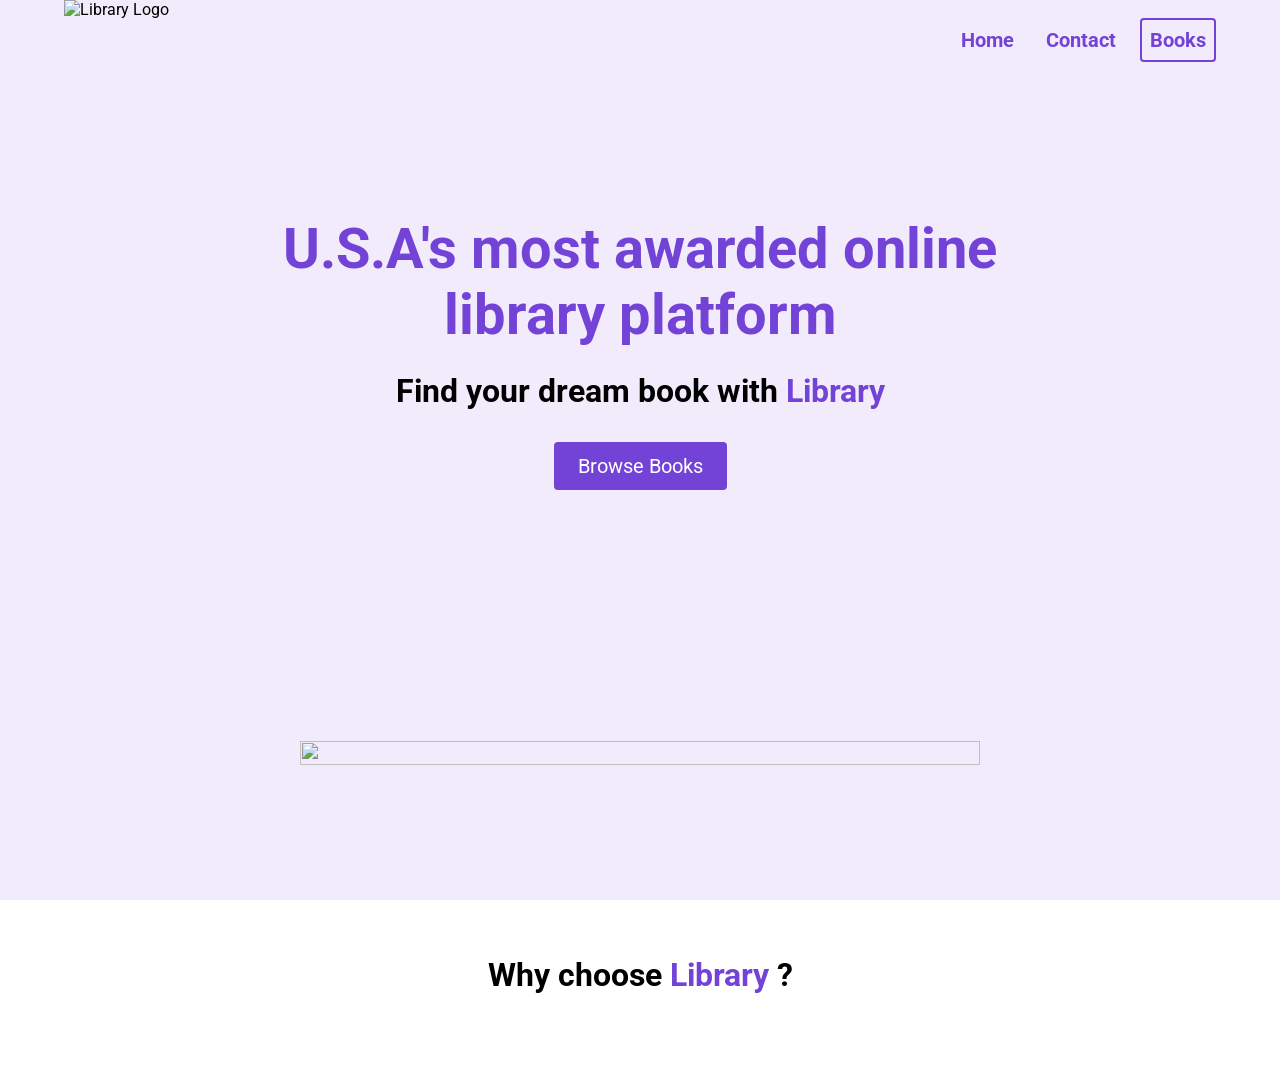
==== index.html @ e45950c7 "Nav Bar & Landing" ====
<!DOCTYPE html>
<html lang="en">
<head>
    <meta charset="UTF-8">
    <meta name="viewport" content="width=device-width, initial-scale=1.0">
    <title>Library</title>
    <link rel="stylesheet" href="style.css">
</head>
<body>
  <section id="landing">
      <nav>
        <div class="nav__container">
         <img class="logo" src="./assets/Library.svg" alt="Library Logo">
          <ul class="nav__links">
            <li><a href="#" class="nav__link">Home</a></li>
            <li><a href="#" class="nav__link">Contact</a></li>
            <li><a href="#" class="nav__link nav__link--primary">Books</a></li>
          </ul>
        </div>
       </nav>
        <header>
            <div class="header__container">
                <div class="header__description">
                    <h1>U.S.A's most awarded online library platform</h1>
                    <h2>Find your dream book with <span class="purple">Library</span></h2>
                    <button class="btn">Browse Books</button>
                </div>
                <figure class="header__img--wrapper">
                    <img src="./assets/Undraw_Books.svg" alt="">
                </figure>
            </div>
        </header>
  </section>

  <main>
   <section id="highlights">
     <div class="container">
        <div class="row">
            <h2 class="section__title">
                Why choose <span class="purple">Library</span> ?
            </h2>
            
        </div>
     </div>
   </section>

   <!--section id="features">
     <div class="container">
        <div class="row">
            
        </div>
     </div>
   </section>
   
   <section id="recent">
     <div class="container">
        <div class="row">
            
        </div>
     </div>
   </section>
  </main>
</body>
</html>
---- style.css ----
@import url('https://fonts.googleapis.com/css2?family=Roboto:ital,wght@0,100..900;1,100..900&display=swap');

*{
    margin: 0;
    padding: 0;
    box-sizing: border-box;
    font-family: "Roboto", sans-serif;
}

nav {
    height: 80px;
    display: flex;
}

img {
    width: 100%;
    height: 100%;
    max-height: 50vh;
}

.nav__container {
    width: 100%;
    max-width: 1200px;
    padding: 0 24px;
    display: flex;
    justify-content: space-between;
    align-items: center;
    margin: 0 auto;
}

.purple {
    color: #7342d6;
}

.logo {
    width: 160px;
}

ul {
    display: flex;
}

li {
    list-style-type: none;
}

.nav__link {
    margin-left: 16px;
    text-decoration: none;
    font-size: 20px;
    color: #7342d6;
    font-weight: bold;
    padding: 8px;
}

.nav__link:hover {
    text-decoration: underline;
}

.nav__link--primary {
    border: 2px solid #7342d6;
    border-radius: 4px; 
}

.nav__link--primary:hover {
    text-decoration: none;
}

#landing {
    background-color: rgba(115, 66, 214, 0.1);
}

header {
    height: calc(100vh - 80px);
}

.header__container {
    width: 100%;
    max-width: 720px;
    padding-top: 20px;
    margin: 0 auto;
    height: 100%;
    display: flex;
    flex-direction: column;
    justify-content: space-around;
}

.header__description {
    display: flex;
    flex-direction: column;
    align-items: center;
}

h1 {
    font-size: 56px;
    color: #7342d6;
    margin-bottom: 24px;
    text-align: center;
}

h2{
    font-size: 32px;
    margin-bottom: 32px;
    text-align: center;
}

button {
    cursor: pointer;
}

button:active {
    transform: translateY(2px);
}

.btn {
    background-color: #7342d6;
    color: white;
    padding: 12px 24px;
    font-size: 20px;
    border-radius: 4px;
    border: none;
}

.header__img--wrapper {
    padding: 20px;
}

.container {
    padding: 56px 0;
}

.row {
    width: 100%;
    max-width: 1200px;
    margin: 0 auto;
}

/*

HIGHLIGHTS

*/
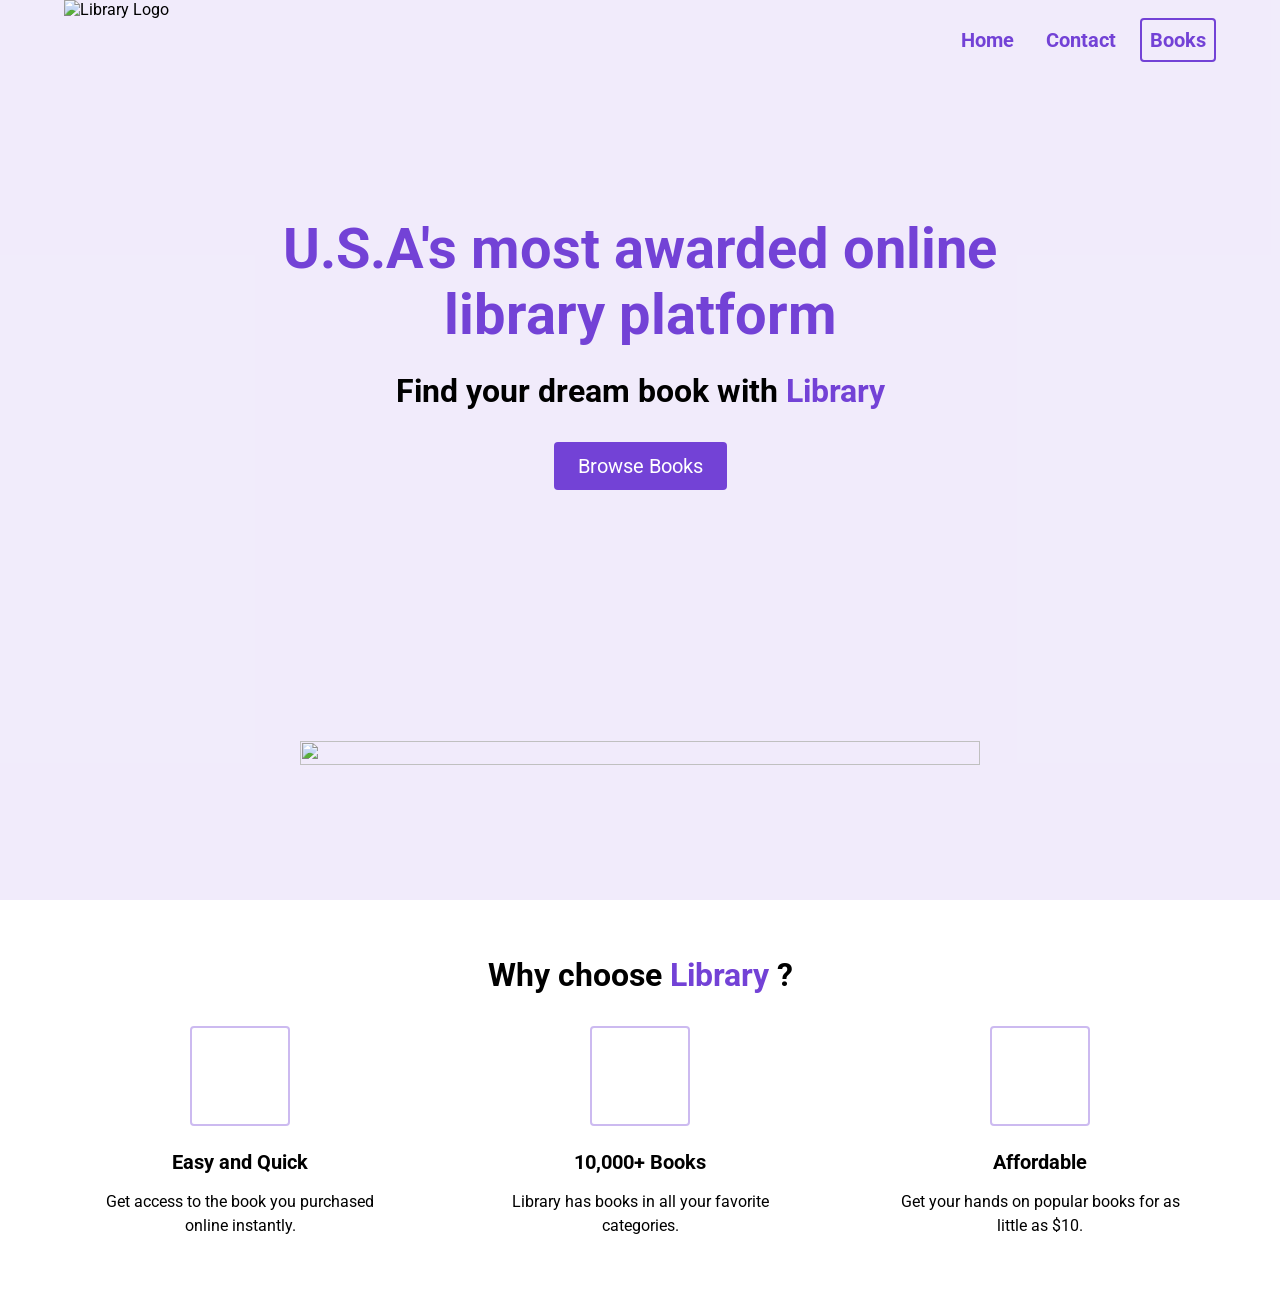
==== commit 89c69f3c: "Highlights Area" ====
--- a/index.html
+++ b/index.html
@@ -5,6 +5,7 @@
     <meta name="viewport" content="width=device-width, initial-scale=1.0">
     <title>Library</title>
     <link rel="stylesheet" href="style.css">
+    <script src="https://kit.fontawesome.com/6dc2a1f607.js" crossorigin="anonymous"></script>
 </head>
 <body>
   <section id="landing">
@@ -39,7 +40,41 @@
             <h2 class="section__title">
                 Why choose <span class="purple">Library</span> ?
             </h2>
-            
+            <div class="highlight__wrapper">
+              <div class="highlight">
+                <div class="highlight__img">
+                  <i class="fa-solid fa-bolt"></i>
+                  </div>
+                  <h3 class="highlight__subtitle">
+                    Easy and Quick
+                  </h3>
+                  <p class="highlight__para">
+                    Get access to the book you purchased online instantly. 
+                  </p>
+              </div>
+              <div class="highlight">
+                <div class="highlight__img">
+                  <i class="fa-solid fa-book"></i>
+                  </div>
+                  <h3 class="highlight__subtitle">
+                    10,000+ Books
+                  </h3>
+                  <p class="highlight__para">
+                    Library has books in all your favorite categories.
+                  </p>
+              </div>
+              <div class="highlight">
+                <div class="highlight__img">
+                  <i class="fa-solid fa-tags"></i>
+                  </div>
+                  <h3 class="highlight__subtitle">
+                    Affordable
+                  </h3>
+                  <p class="highlight__para">
+                    Get your hands on popular books for as little as $10. 
+                  </p>
+              </div>
+            </div>
         </div>
      </div>
    </section>
--- a/style.css
+++ b/style.css
@@ -16,6 +16,10 @@
     width: 100%;
     height: 100%;
     max-height: 50vh;
+}
+
+p {
+    line-height: 1.5;
 }
 
 .nav__container {
@@ -139,4 +143,40 @@
 
 HIGHLIGHTS
 
-*/+*/
+
+.highlight__wrapper {
+    display: flex;
+}
+
+.highlight {
+    padding: 0 24px;
+    width: calc(100% / 3);
+    display: flex;
+    align-items: center;
+    justify-content: center;
+    flex-direction: column;
+}
+
+.highlight__para {
+    text-align: center;
+    max-width: 280px;
+}
+
+.highlight__img {
+    border: 2px solid #7342d65d;
+    color: #7342d6;
+    width: 100px;
+    height: 100px;
+    display: flex;
+    justify-content: center;
+    align-items: center;
+    border-radius: 4px;
+    font-size: 32px;
+    margin-bottom: 24px;
+}
+
+.highlight__subtitle {
+    font-size: 20px;
+    margin-bottom: 16px;
+}
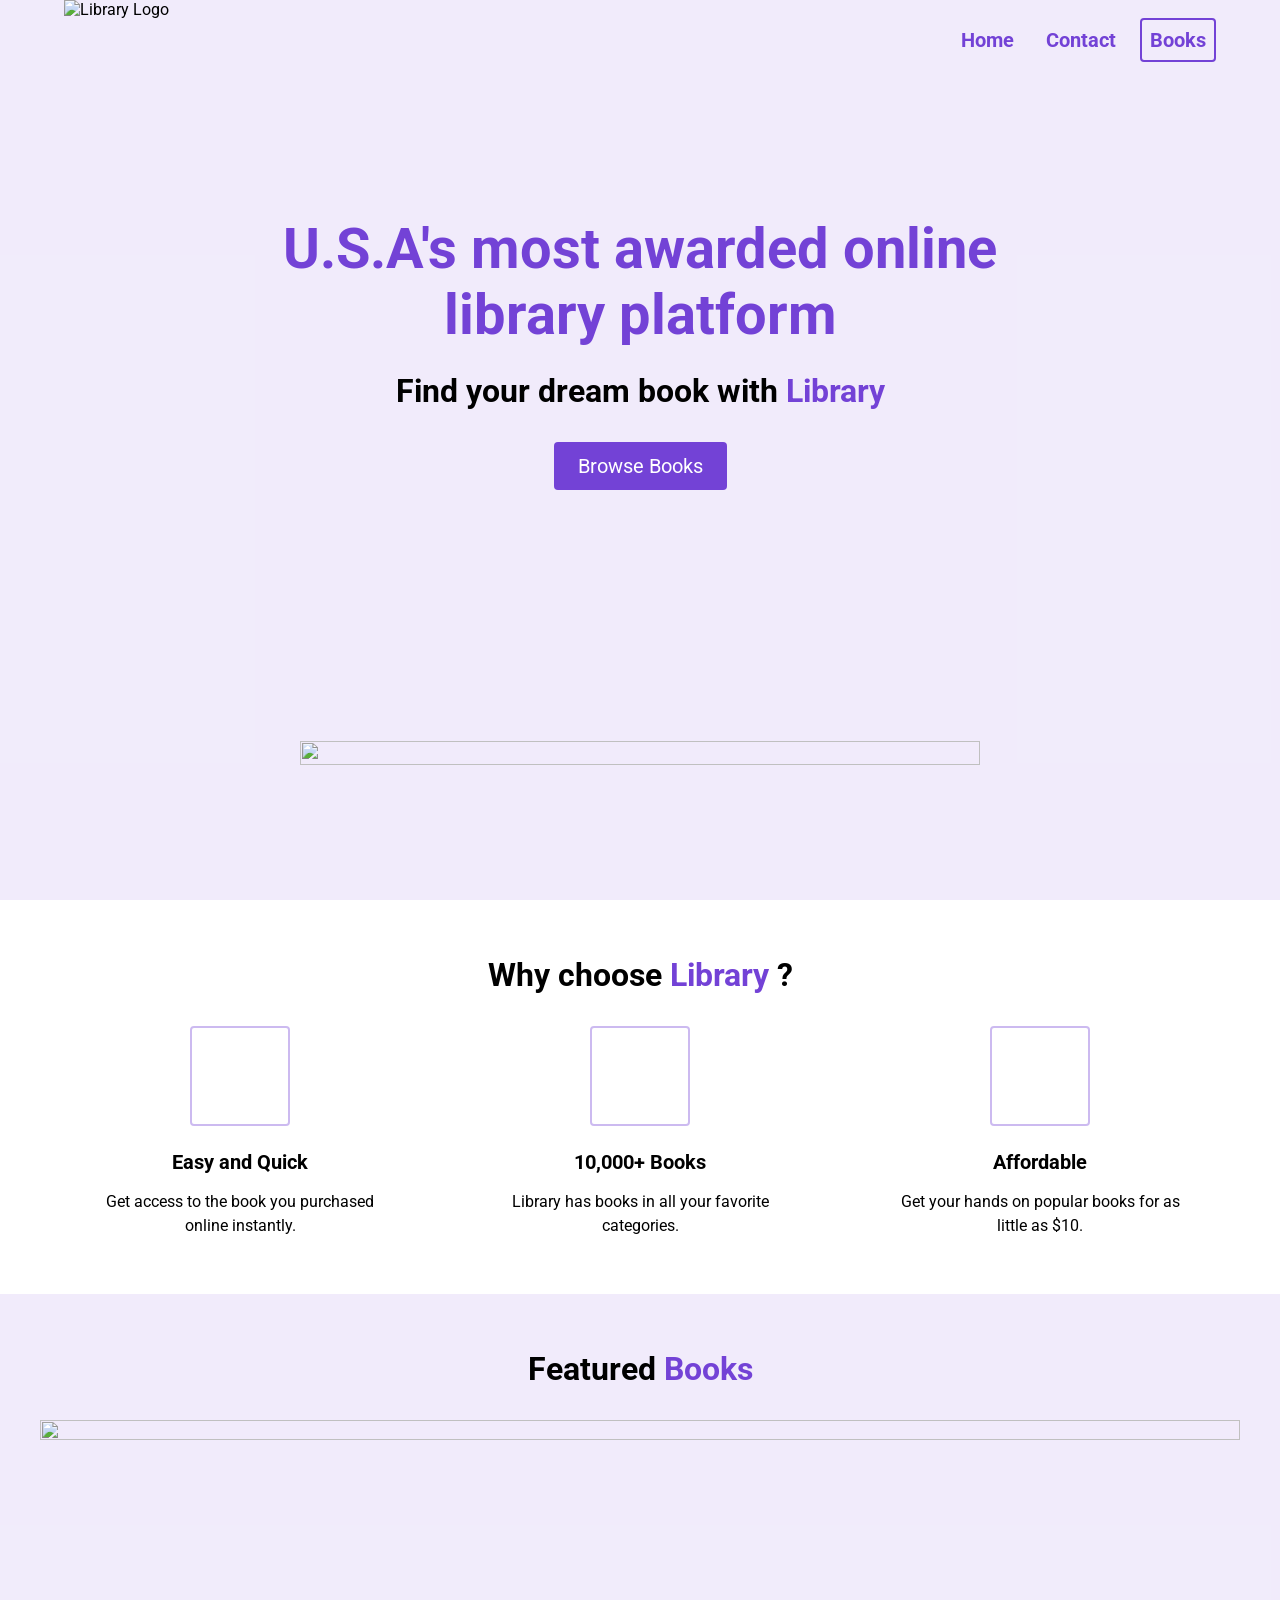
==== commit 93e9b08a: "Highlight done" ====
--- a/index.html
+++ b/index.html
@@ -79,15 +79,34 @@
      </div>
    </section>
 
-   <!--section id="features">
+   <section id="features">
      <div class="container">
         <div class="row">
-            
+          <h2 class="section__title">
+            Featured <span class="purple">Books</span>
+          </h2>
+          <div class="books">
+            <div class="book">
+              <figure>
+                <img src="" alt="" class="book__img">
+              </figure>
+              <div class="book__title">
+
+              </div>
+              <div class="book__ratings">
+                <i class="fa-solid fa-star"></i>
+                <i class="fa-solid fa-star"></i>
+                <i class="fa-solid fa-star"></i>
+                <i class="fa-solid fa-star"></i>
+                <i class="fa-solid fa-star"></i>
+              </div>
+            </div>
+          </div>
         </div>
      </div>
    </section>
    
-   <section id="recent">
+   <!--section id="recent">
      <div class="container">
         <div class="row">
             
--- a/style.css
+++ b/style.css
@@ -5,6 +5,11 @@
     padding: 0;
     box-sizing: border-box;
     font-family: "Roboto", sans-serif;
+}
+
+body {
+    max-width: 100vw;
+    overflow-x: hidden;
 }
 
 nav {
@@ -127,6 +132,7 @@
 
 .header__img--wrapper {
     padding: 20px;
+    z-index: 2;
 }
 
 .container {
@@ -144,6 +150,34 @@
 HIGHLIGHTS
 
 */
+
+#highlights {
+    position: relative;
+}
+
+#highlights::before, 
+#highlights:after {
+  background: url('assets/wave.svg');
+    content: "";
+    position: absolute;
+    width: 101vw;
+    height: 12vw;
+     left: 0;
+    z-index: 1;
+    background-size: cover;
+    background-repeat: no-repeat;
+}
+
+#highlights::before {
+    top: 1px;
+    transform: translateY(-100%);
+}
+
+#highlights::after {
+    bottom: 1px;
+    transform: translateY(100%) rotate(180deg);
+}
+
 
 .highlight__wrapper {
     display: flex;
@@ -179,4 +213,16 @@
 .highlight__subtitle {
     font-size: 20px;
     margin-bottom: 16px;
+}
+
+
+/*
+
+FEATURES
+
+*/
+
+#features {
+    background-color: rgba(115, 66, 214, 0.1);
+    height: 1000px;
 }
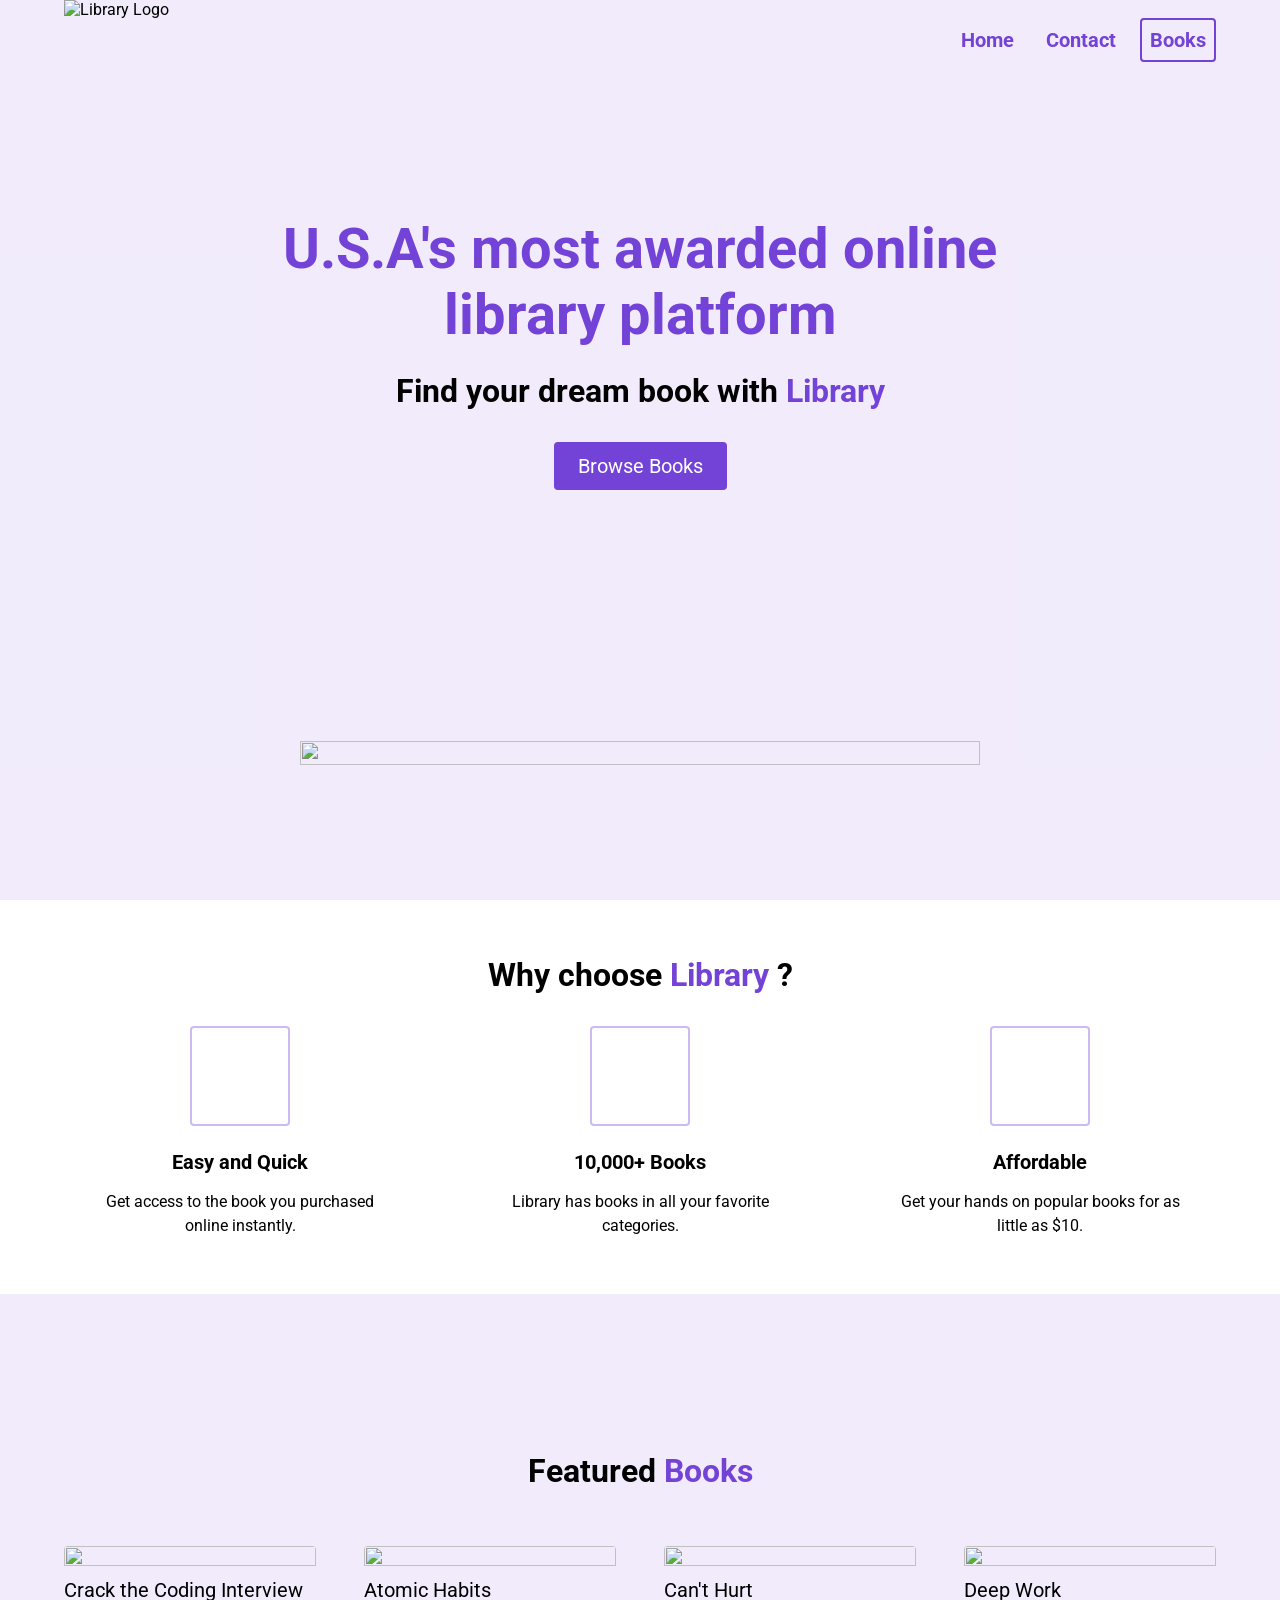
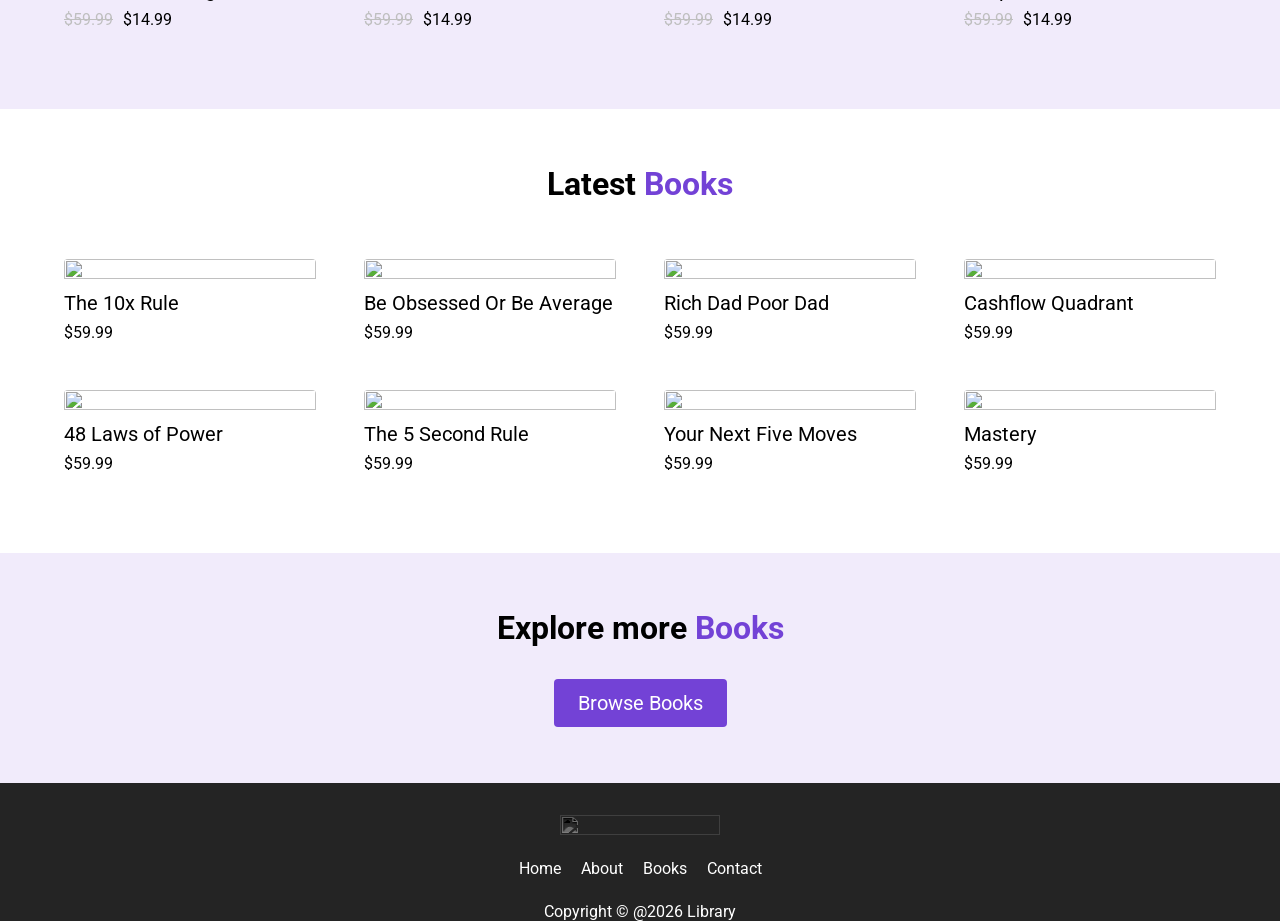
==== commit d887c49f: "Finished" ====
--- a/index.html
+++ b/index.html
@@ -6,7 +6,8 @@
     <title>Library</title>
     <link rel="stylesheet" href="style.css">
     <script src="https://kit.fontawesome.com/6dc2a1f607.js" crossorigin="anonymous"></script>
-</head>
+    <script src="index.js"></script>
+  </head>
 <body>
   <section id="landing">
       <nav>
@@ -17,14 +18,34 @@
             <li><a href="#" class="nav__link">Contact</a></li>
             <li><a href="#" class="nav__link nav__link--primary">Books</a></li>
           </ul>
-        </div>
+        <button class="btn__menu" onclick="openMenu()">
+          <i class="fa-solid fa-bars"></i>
+          </button>
+          <div class="menu__backdrop">
+            <button class="btn__menu btn__menu--close" onclick="closeMenu()">
+              <i class="fa-solid fa-xmark"></i>
+            </button>
+            <ul class="menu__links">
+              <li class="menu__list">
+                <a href="#" class="menu__link" onclick="closeMenu()">Home</a>
+              </li>
+              <li class="menu__list">
+                <a href="#features" class="menu__link" onclick="closeMenu()">Books</a>
+              </li>
+              <li class="menu__list">
+                <a class="menu__link no-cursor" onclick="closeMenu()">Contact</a>
+              </li>
+            </ul>
+          </div>
+        </div>
+        </button>
        </nav>
         <header>
             <div class="header__container">
                 <div class="header__description">
                     <h1>U.S.A's most awarded online library platform</h1>
                     <h2>Find your dream book with <span class="purple">Library</span></h2>
-                    <button class="btn">Browse Books</button>
+                    <a href="#features"><button class="btn">Browse Books</button></a>
                 </div>
                 <figure class="header__img--wrapper">
                     <img src="./assets/Undraw_Books.svg" alt="">
@@ -87,32 +108,267 @@
           </h2>
           <div class="books">
             <div class="book">
-              <figure>
-                <img src="" alt="" class="book__img">
-              </figure>
-              <div class="book__title">
-
-              </div>
-              <div class="book__ratings">
-                <i class="fa-solid fa-star"></i>
-                <i class="fa-solid fa-star"></i>
-                <i class="fa-solid fa-star"></i>
-                <i class="fa-solid fa-star"></i>
-                <i class="fa-solid fa-star"></i>
+              <figure class="book__img--wrapper">
+                <img class="book__img" src="./assets/crack the coding interview.png" alt="" >
+              </figure>
+              <div class="book__title">
+                Crack the Coding Interview
+              </div>
+              <div class="book__ratings">
+                <i class="fa-solid fa-star"></i>
+                <i class="fa-solid fa-star"></i>
+                <i class="fa-solid fa-star"></i>
+                <i class="fa-solid fa-star"></i>
+                <i class="fa-solid fa-star-half-stroke"></i>
+              </div>
+              <div class="book__price">
+                <span class="book__price--normal">$59.99</span> $14.99
+              </div>
+            </div>
+            <div class="book">
+              <figure class="book__img--wrapper">
+                <img class="book__img" src="./assets/atomic habits.jpg" alt="" >
+              </figure>
+              <div class="book__title">
+                Atomic Habits
+              </div>
+              <div class="book__ratings">
+                <i class="fa-solid fa-star"></i>
+                <i class="fa-solid fa-star"></i>
+                <i class="fa-solid fa-star"></i>
+                <i class="fa-solid fa-star"></i>
+                <i class="fa-solid fa-star-half-stroke"></i>
+              </div>
+              <div class="book__price">
+                <span class="book__price--normal">$59.99</span> $14.99
+              </div>
+            </div>
+            <div class="book">
+              <figure class="book__img--wrapper">
+                <img class="book__img" src="./assets/david goggins.jpeg" alt="" >
+              </figure>
+              <div class="book__title">
+                Can't Hurt
+              </div>
+              <div class="book__ratings">
+                <i class="fa-solid fa-star"></i>
+                <i class="fa-solid fa-star"></i>
+                <i class="fa-solid fa-star"></i>
+                <i class="fa-solid fa-star"></i>
+                <i class="fa-solid fa-star-half-stroke"></i>
+              </div>
+              <div class="book__price">
+                <span class="book__price--normal">$59.99</span> $14.99
+              </div>
+            </div>
+            <div class="book">
+              <figure class="book__img--wrapper">
+                <img class="book__img" src="./assets/deep work.jpeg" alt="" >
+              </figure>
+              <div class="book__title">
+                Deep Work
+              </div>
+              <div class="book__ratings">
+                <i class="fa-solid fa-star"></i>
+                <i class="fa-solid fa-star"></i>
+                <i class="fa-solid fa-star"></i>
+                <i class="fa-solid fa-star"></i>
+                <i class="fa-solid fa-star-half-stroke"></i>
+              </div>
+              <div class="book__price">
+                <span class="book__price--normal">$59.99</span> $14.99
               </div>
             </div>
           </div>
         </div>
      </div>
    </section>
-   
-   <!--section id="recent">
+
+   <section id="recent">
      <div class="container">
         <div class="row">
-            
+          <h2 class="section__title">
+            Latest <span class="purple">Books</span>
+          </h2>
+          <div class="books">
+            <div class="book">
+              <figure class="book__img--wrapper">
+                <img class="book__img" src="./assets/book-1.jpeg" alt="" >
+              </figure>
+              <div class="book__title">
+                The 10x Rule
+              </div>
+              <div class="book__ratings">
+                <i class="fa-solid fa-star"></i>
+                <i class="fa-solid fa-star"></i>
+                <i class="fa-solid fa-star"></i>
+                <i class="fa-solid fa-star"></i>
+                <i class="fa-solid fa-star-half-stroke"></i>
+              </div>
+              <div class="book__price">
+                $59.99
+              </div>
+            </div>
+            <div class="book">
+              <figure class="book__img--wrapper">
+                <img class="book__img" src="./assets/book-2.jpeg" alt="" >
+              </figure>
+              <div class="book__title">
+                Be Obsessed Or Be Average
+              </div>
+              <div class="book__ratings">
+                <i class="fa-solid fa-star"></i>
+                <i class="fa-solid fa-star"></i>
+                <i class="fa-solid fa-star"></i>
+                <i class="fa-solid fa-star"></i>
+                <i class="fa-solid fa-star-half-stroke"></i>
+              </div>
+              <div class="book__price">
+                $59.99
+              </div>
+            </div>
+            <div class="book">
+              <figure class="book__img--wrapper">
+                <img class="book__img" src="./assets/book-3.jpeg" alt="" >
+              </figure>
+              <div class="book__title">
+                Rich Dad Poor Dad
+              </div>
+              <div class="book__ratings">
+                <i class="fa-solid fa-star"></i>
+                <i class="fa-solid fa-star"></i>
+                <i class="fa-solid fa-star"></i>
+                <i class="fa-solid fa-star"></i>
+                <i class="fa-solid fa-star-half-stroke"></i>
+              </div>
+              <div class="book__price">
+                $59.99
+              </div>
+            </div>
+            <div class="book">
+              <figure class="book__img--wrapper">
+                <img class="book__img" src="./assets/book-4.jpeg" alt="" >
+              </figure>
+              <div class="book__title">
+                Cashflow Quadrant
+              </div>
+              <div class="book__ratings">
+                <i class="fa-solid fa-star"></i>
+                <i class="fa-solid fa-star"></i>
+                <i class="fa-solid fa-star"></i>
+                <i class="fa-solid fa-star"></i>
+                <i class="fa-solid fa-star-half-stroke"></i>
+              </div>
+              <div class="book__price">
+                $59.99
+              </div>
+            </div>
+            <div class="book">
+              <figure class="book__img--wrapper">
+                <img class="book__img" src="./assets/book-5.jpeg" alt="" >
+              </figure>
+              <div class="book__title">
+                48 Laws of Power
+              </div>
+              <div class="book__ratings">
+                <i class="fa-solid fa-star"></i>
+                <i class="fa-solid fa-star"></i>
+                <i class="fa-solid fa-star"></i>
+                <i class="fa-solid fa-star"></i>
+                <i class="fa-solid fa-star-half-stroke"></i>
+              </div>
+              <div class="book__price">
+                $59.99
+              </div>
+            </div>
+            <div class="book">
+              <figure class="book__img--wrapper">
+                <img class="book__img" src="./assets/book-6.jpeg" alt="" >
+              </figure>
+              <div class="book__title">
+                The 5 Second Rule
+              </div>
+              <div class="book__ratings">
+                <i class="fa-solid fa-star"></i>
+                <i class="fa-solid fa-star"></i>
+                <i class="fa-solid fa-star"></i>
+                <i class="fa-solid fa-star"></i>
+                <i class="fa-solid fa-star-half-stroke"></i>
+              </div>
+              <div class="book__price">
+                $59.99
+              </div>
+            </div>
+            <div class="book">
+              <figure class="book__img--wrapper">
+                <img class="book__img" src="./assets/book-7.jpg" alt="" >
+              </figure>
+              <div class="book__title">
+                Your Next Five Moves
+              </div>
+              <div class="book__ratings">
+                <i class="fa-solid fa-star"></i>
+                <i class="fa-solid fa-star"></i>
+                <i class="fa-solid fa-star"></i>
+                <i class="fa-solid fa-star"></i>
+                <i class="fa-solid fa-star-half-stroke"></i>
+              </div>
+              <div class="book__price">
+                $59.99
+              </div>
+            </div>
+            <div class="book">
+              <figure class="book__img--wrapper">
+                <img class="book__img" src="./assets/book-8.jpeg" alt="" >
+              </figure>
+              <div class="book__title">
+                Mastery
+              </div>
+              <div class="book__ratings">
+                <i class="fa-solid fa-star"></i>
+                <i class="fa-solid fa-star"></i>
+                <i class="fa-solid fa-star"></i>
+                <i class="fa-solid fa-star"></i>
+                <i class="fa-solid fa-star-half-stroke"></i>
+              </div>
+              <div class="book__price">
+                $59.99
+              </div>
+            </div>
+          </div>
         </div>
      </div>
    </section>
+
+   <section id="explore">
+      <div class="container">
+        <div class="row row__column">
+          <h2>Explore more <span class="purple">Books</span></h2>
+          <a href="#features">
+          <button class="btn">Browse Books</button>
+          </a>
+        </div>
+      </div>
+   </section>
+
   </main>
+  <footer>
+    <div class="contianer">
+      <div class="row row__column">
+        <a href="#">
+          <figure class="footer__logo">
+            <img class="footer__logo--img" src="./assets/Library.svg" alt="">
+          </figure>
+        </a>
+        <div class="footer__list">
+          <a href="" class="footer__link">Home</a>
+          <a href="" class="footer__link no-cursor">About</a>
+          <a href="" class="footer__link">Books</a>
+          <a href="" class="footer__link no-cursor">Contact</a>
+        </div>
+        <div class="footer__copyright">Copyright &copy; @2026 Library</div>
+      </div>
+    </div>
+  </footer>
 </body>
 </html> 
--- a/style.css
+++ b/style.css
@@ -7,6 +7,10 @@
     font-family: "Roboto", sans-serif;
 }
 
+html {
+    scroll-behavior: smooth;
+}
+
 body {
     max-width: 100vw;
     overflow-x: hidden;
@@ -25,6 +29,14 @@
 
 p {
     line-height: 1.5;
+}
+
+a {
+    text-decoration: none;
+}
+
+a:hover {
+    text-decoration: underline;
 }
 
 .nav__container {
@@ -75,6 +87,70 @@
     text-decoration: none;
 }
 
+.btn__menu {
+    background-color: transparent;
+    font-size: 40px;
+    text-align: center;
+    border: none;
+    color: #7342d6;
+    display: none;
+}
+
+.menu__backdrop {
+    position: absolute;
+    background-color: #242424;
+    top: 0;
+    left: 0;
+    right: 0;
+    bottom: 0;
+    z-index: 100;
+    display: flex;
+    justify-content: center;
+    align-items: center;
+    transition: all 300ms ease;
+    opacity: 0;
+    visibility: hidden;
+}
+
+.menu--open  .menu__backdrop{
+    visibility: visible;
+    opacity: 1;
+}
+
+.menu--open {
+    max-height: 100vh;
+    overflow-y: hidden;
+}
+
+.menu__links {
+    display: flex;
+    flex-direction: column;
+    align-items: center;
+}
+
+.menu__list {
+    padding: 32px 0;
+}
+
+.menu__link {
+    font-size: 40px;
+    color: white;
+}
+
+.btn__menu--close {
+    position: absolute;
+    right: 20px;
+    top: 10px;
+    padding: 8px;
+    color: white;
+}
+
+/* 
+
+LANDING
+
+*/
+
 #landing {
     background-color: rgba(115, 66, 214, 0.1);
 }
@@ -143,6 +219,16 @@
     width: 100%;
     max-width: 1200px;
     margin: 0 auto;
+}
+
+.row__column {
+    display: flex;
+    flex-direction: column;
+    align-items: center;
+}
+
+.no-cursor {
+    cursor: not-allowed;
 }
 
 /*
@@ -181,6 +267,7 @@
 
 .highlight__wrapper {
     display: flex;
+    flex-wrap: wrap;
 }
 
 .highlight {
@@ -188,7 +275,6 @@
     width: calc(100% / 3);
     display: flex;
     align-items: center;
-    justify-content: center;
     flex-direction: column;
 }
 
@@ -213,6 +299,7 @@
 .highlight__subtitle {
     font-size: 20px;
     margin-bottom: 16px;
+    text-align: center;
 }
 
 
@@ -223,6 +310,141 @@
 */
 
 #features {
+    padding-top: 8vw;
     background-color: rgba(115, 66, 214, 0.1);
-    height: 1000px;
+}
+
+.books {
+    display: flex;
+    flex-wrap: wrap;
+}
+
+.book {
+    width: 25%;
+    padding: 24px;
+}
+
+.book__img {
+    max-height: 380px;
+    transition: all 300ms ease;
+    cursor: not-allowed;
+}
+
+.book__img--wrapper {
+    margin-bottom: 8px;
+    border-radius: 4px;
+    overflow: hidden;
+    display: flex;
+}
+
+.book:hover .book__img {
+    transform: scale(1.03);
+}
+
+.book__title {
+    font-size: 20px;
+    margin-bottom: 8px;
+}
+
+.book__title:hover {
+    text-decoration: underline;
+    cursor: not-allowed;
+}
+
+.book__ratings {
+    margin-bottom: 8px;
+    color: #fabf2a;
+}
+
+.book__price--normal {
+    text-decoration: line-through;
+    padding-right: 6px;
+    color: #bfbfbf;
+}
+
+/* 
+
+Explore
+
+*/
+
+#explore {
+    background-color: rgba(115, 66, 214, 0.1);
+}
+
+/*
+
+FOOTER
+
+*/
+
+footer {
+    background-color: #242424;
+}
+
+.footer__logo {
+    display: flex;
+    margin-top: 32px;
+}
+
+.footer__logo--img {
+    width: 160px;
+    filter: grayscale(1) invert(1);
+}
+
+.footer__link,
+.footer__copyright {
+    color: #fff;
+}
+
+.footer__list {
+    margin: 20px 0 24px 0;
+}
+
+.footer__link {
+    padding: 0 8px;
+}
+
+/* SMALL PHONES, TABLETS, LARGE SMARTPHONES */
+
+@media (max-width :768px) {
+     .header__description {
+        padding: 0 24px;
+     }
+
+     h1 {
+        font-size: 40px;
+     }
+
+     h2 {
+        font-size: 26px;
+     }
+
+     button {
+        font-size: 18px;
+     }
+
+     .book {
+        width: 50%;
+     }
+}
+
+/* SMALL PHONES, LARGE SMARTPHONES */
+
+@media (max-width: 550px) {
+    .nav__links {
+        display: none;
+    }
+
+    .btn__menu {
+        display: block;
+    }
+
+    .highlight {
+        width: 100%;
+    }
+
+    .highlight:not(:last-child) {
+        margin-bottom: 24px;
+    }
 }
